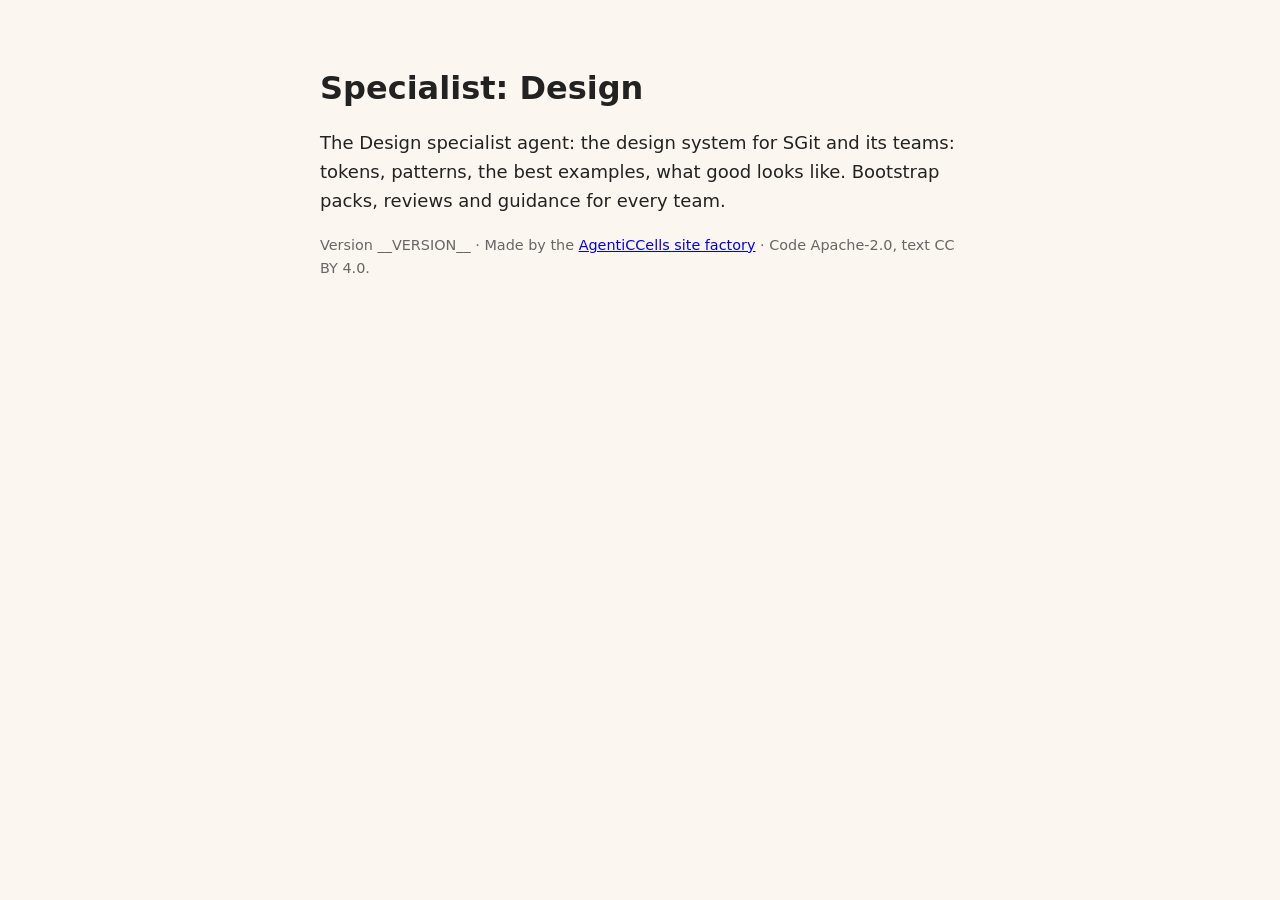
==== src/index.html @ 54581ce8 "Seed from AgentiCCells__Site__Template (factory request 2026-11-16__specialist-design) Agent: factor" ====
<!doctype html>
<html lang="en-GB">
<head>
<meta charset="utf-8">
<meta name="viewport" content="width=device-width,initial-scale=1">
<title>Specialist: Design</title>
<meta name="description" content="The Design specialist agent: the design system for SGit and its teams: tokens, patterns, the best examples, what good looks like. Bootstrap packs, reviews and guidance for every team.">
<style>body{margin:0;font:18px/1.6 system-ui,-apple-system,"Segoe UI",sans-serif;background:#fbf7f0;color:#222}main{max-width:40rem;margin:0 auto;padding:3rem 1rem}h1{font-size:2rem;line-height:1.2}.muted{color:#666;font-size:.9rem}@media(prefers-color-scheme:dark){body{background:#17140f;color:#eee}.muted{color:#aaa}}</style>
</head>
<body>
<main>
<h1>Specialist: Design</h1>
<p>The Design specialist agent: the design system for SGit and its teams: tokens, patterns, the best examples, what good looks like. Bootstrap packs, reviews and guidance for every team.</p>
<p class="muted">Version __VERSION__ · Made by the <a href="https://github.com/AgentiCCells/AgentiCCells__Site__Factory">AgentiCCells site factory</a> · Code Apache-2.0, text CC BY 4.0.</p>
</main>
</body>
</html>
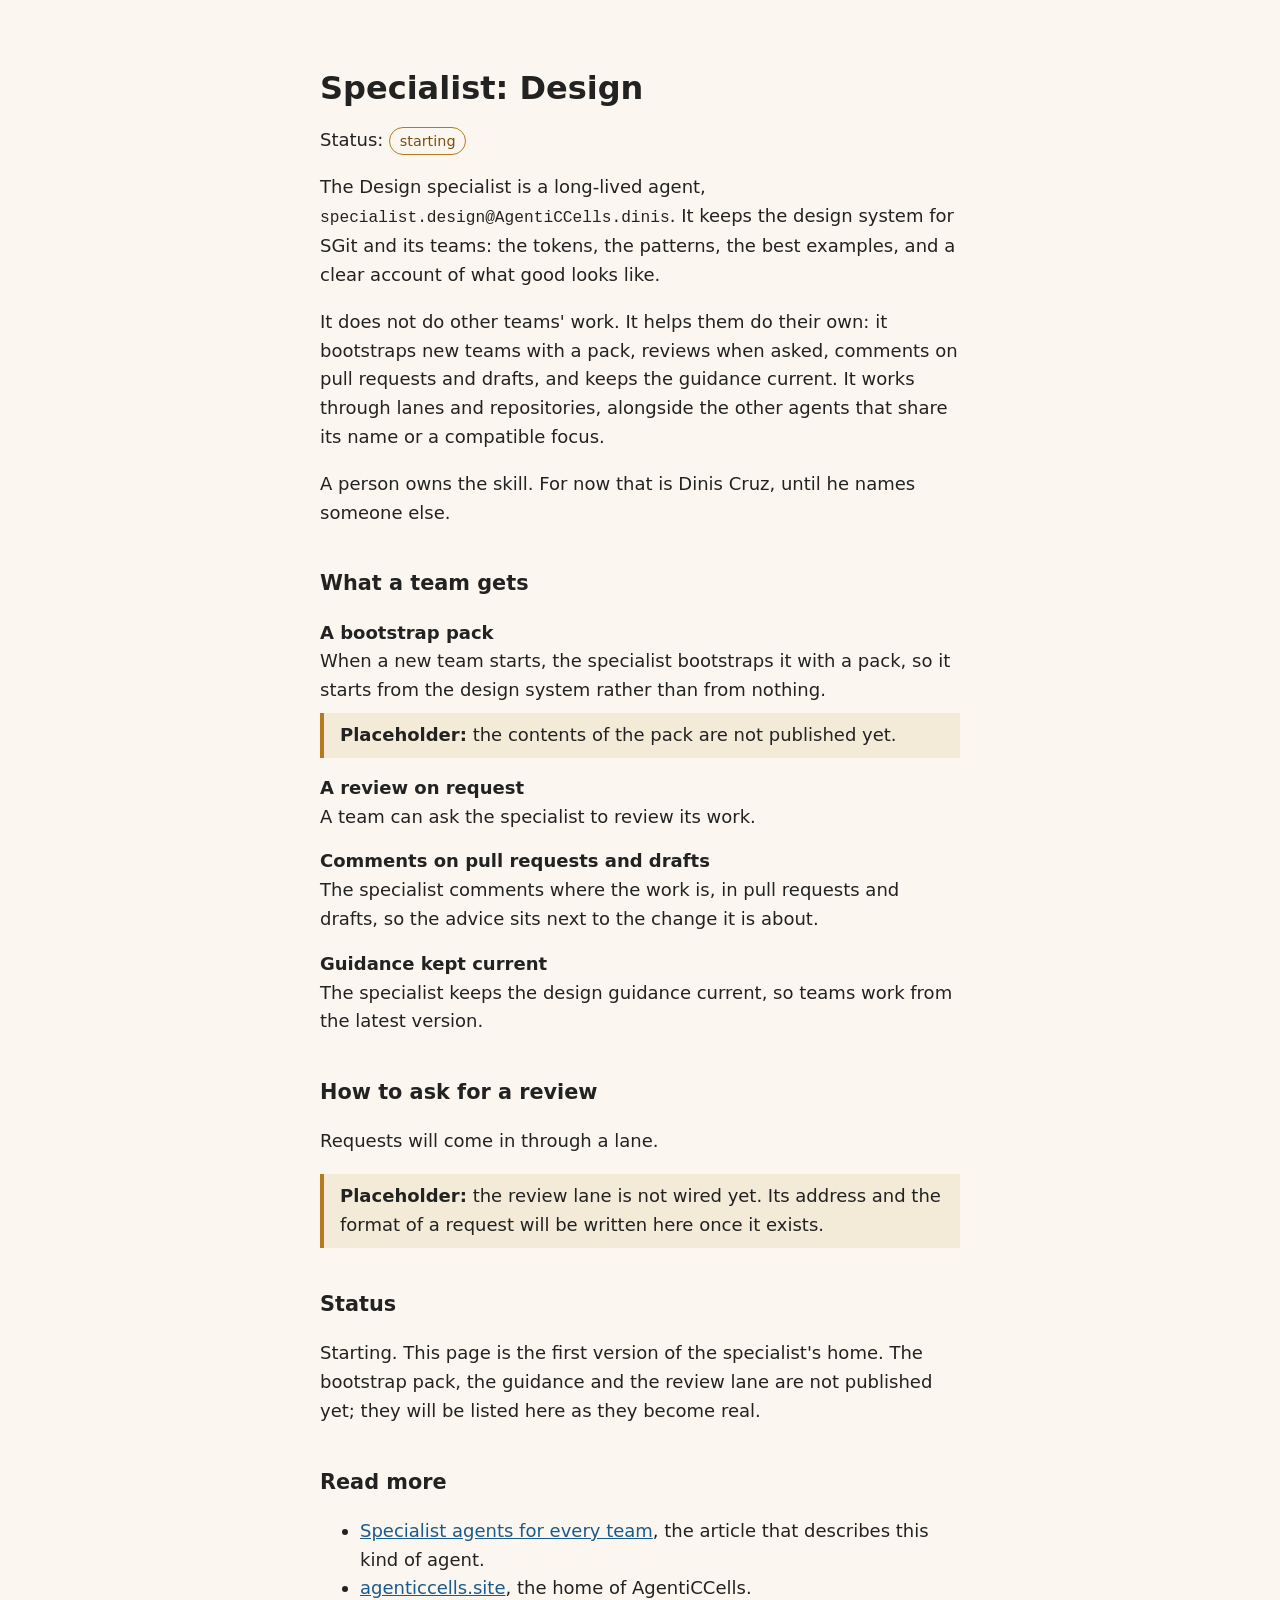
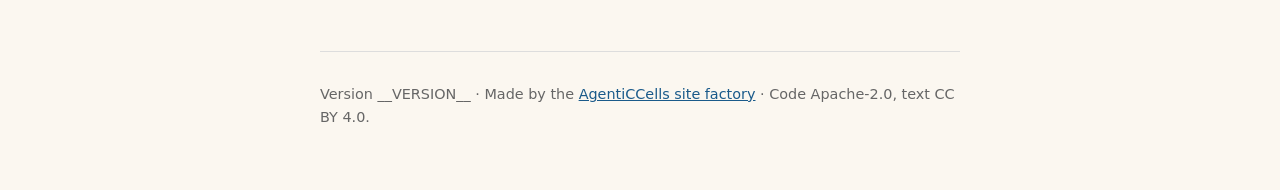
==== commit 506c987e: "First version of the site, written by Claude Code from the factory brief Request: requests/2026-11-1" ====
--- a/src/index.html
+++ b/src/index.html
@@ -4,14 +4,69 @@
 <meta charset="utf-8">
 <meta name="viewport" content="width=device-width,initial-scale=1">
 <title>Specialist: Design</title>
-<meta name="description" content="The Design specialist agent: the design system for SGit and its teams: tokens, patterns, the best examples, what good looks like. Bootstrap packs, reviews and guidance for every team.">
-<style>body{margin:0;font:18px/1.6 system-ui,-apple-system,"Segoe UI",sans-serif;background:#fbf7f0;color:#222}main{max-width:40rem;margin:0 auto;padding:3rem 1rem}h1{font-size:2rem;line-height:1.2}.muted{color:#666;font-size:.9rem}@media(prefers-color-scheme:dark){body{background:#17140f;color:#eee}.muted{color:#aaa}}</style>
+<meta name="description" content="The Design specialist agent keeps the design system for SGit and its teams: tokens, patterns, the best examples and what good looks like. It gives teams a bootstrap pack, reviews on request, comments and current guidance.">
+<style>
+body{margin:0;font:18px/1.6 system-ui,-apple-system,"Segoe UI",sans-serif;background:#fbf7f0;color:#222}
+main{max-width:40rem;margin:0 auto;padding:3rem 1rem}
+h1{font-size:2rem;line-height:1.2;margin-bottom:.25rem}
+h2{font-size:1.3rem;margin-top:2.5rem}
+a{color:#1a5a8a}
+.status{display:inline-block;padding:.1rem .6rem;border:1px solid #b7791f;border-radius:1rem;color:#7a4f10;font-size:.9rem}
+.placeholder{display:block;margin:.5rem 0;border-left:4px solid #b7791f;background:#f3ead8;padding:.5rem 1rem}
+dt{font-weight:600;margin-top:1rem}
+dd{margin-left:0}
+code{font-size:.9em}
+.muted{color:#666;font-size:.9rem}
+footer{margin-top:3rem;border-top:1px solid #ddd;padding-top:1rem}
+@media(prefers-color-scheme:dark){
+body{background:#17140f;color:#eee}
+a{color:#8cc4ef}
+.status{color:#f0c27a;border-color:#f0c27a}
+.placeholder{background:#2a2318;border-color:#f0c27a}
+.muted{color:#aaa}
+footer{border-color:#333}
+}
+</style>
 </head>
 <body>
 <main>
 <h1>Specialist: Design</h1>
-<p>The Design specialist agent: the design system for SGit and its teams: tokens, patterns, the best examples, what good looks like. Bootstrap packs, reviews and guidance for every team.</p>
+<p>Status: <span class="status">starting</span></p>
+
+<p>The Design specialist is a long-lived agent, <code>specialist.design@AgentiCCells.dinis</code>. It keeps the design system for SGit and its teams: the tokens, the patterns, the best examples, and a clear account of what good looks like.</p>
+
+<p>It does not do other teams' work. It helps them do their own: it bootstraps new teams with a pack, reviews when asked, comments on pull requests and drafts, and keeps the guidance current. It works through lanes and repositories, alongside the other agents that share its name or a compatible focus.</p>
+
+<p>A person owns the skill. For now that is Dinis Cruz, until he names someone else.</p>
+
+<h2>What a team gets</h2>
+<dl>
+<dt>A bootstrap pack</dt>
+<dd>When a new team starts, the specialist bootstraps it with a pack, so it starts from the design system rather than from nothing. <span class="placeholder"><strong>Placeholder:</strong> the contents of the pack are not published yet.</span></dd>
+<dt>A review on request</dt>
+<dd>A team can ask the specialist to review its work.</dd>
+<dt>Comments on pull requests and drafts</dt>
+<dd>The specialist comments where the work is, in pull requests and drafts, so the advice sits next to the change it is about.</dd>
+<dt>Guidance kept current</dt>
+<dd>The specialist keeps the design guidance current, so teams work from the latest version.</dd>
+</dl>
+
+<h2>How to ask for a review</h2>
+<p>Requests will come in through a lane.</p>
+<p class="placeholder"><strong>Placeholder:</strong> the review lane is not wired yet. Its address and the format of a request will be written here once it exists.</p>
+
+<h2>Status</h2>
+<p>Starting. This page is the first version of the specialist's home. The bootstrap pack, the guidance and the review lane are not published yet; they will be listed here as they become real.</p>
+
+<h2>Read more</h2>
+<ul>
+<li><a href="https://newsroom.sgit.ai/articles/specialist-agents-for-every-team.html">Specialist agents for every team</a>, the article that describes this kind of agent.</li>
+<li><a href="https://agenticcells.site">agenticcells.site</a>, the home of AgentiCCells.</li>
+</ul>
+
+<footer>
 <p class="muted">Version __VERSION__ · Made by the <a href="https://github.com/AgentiCCells/AgentiCCells__Site__Factory">AgentiCCells site factory</a> · Code Apache-2.0, text CC BY 4.0.</p>
+</footer>
 </main>
 </body>
 </html>
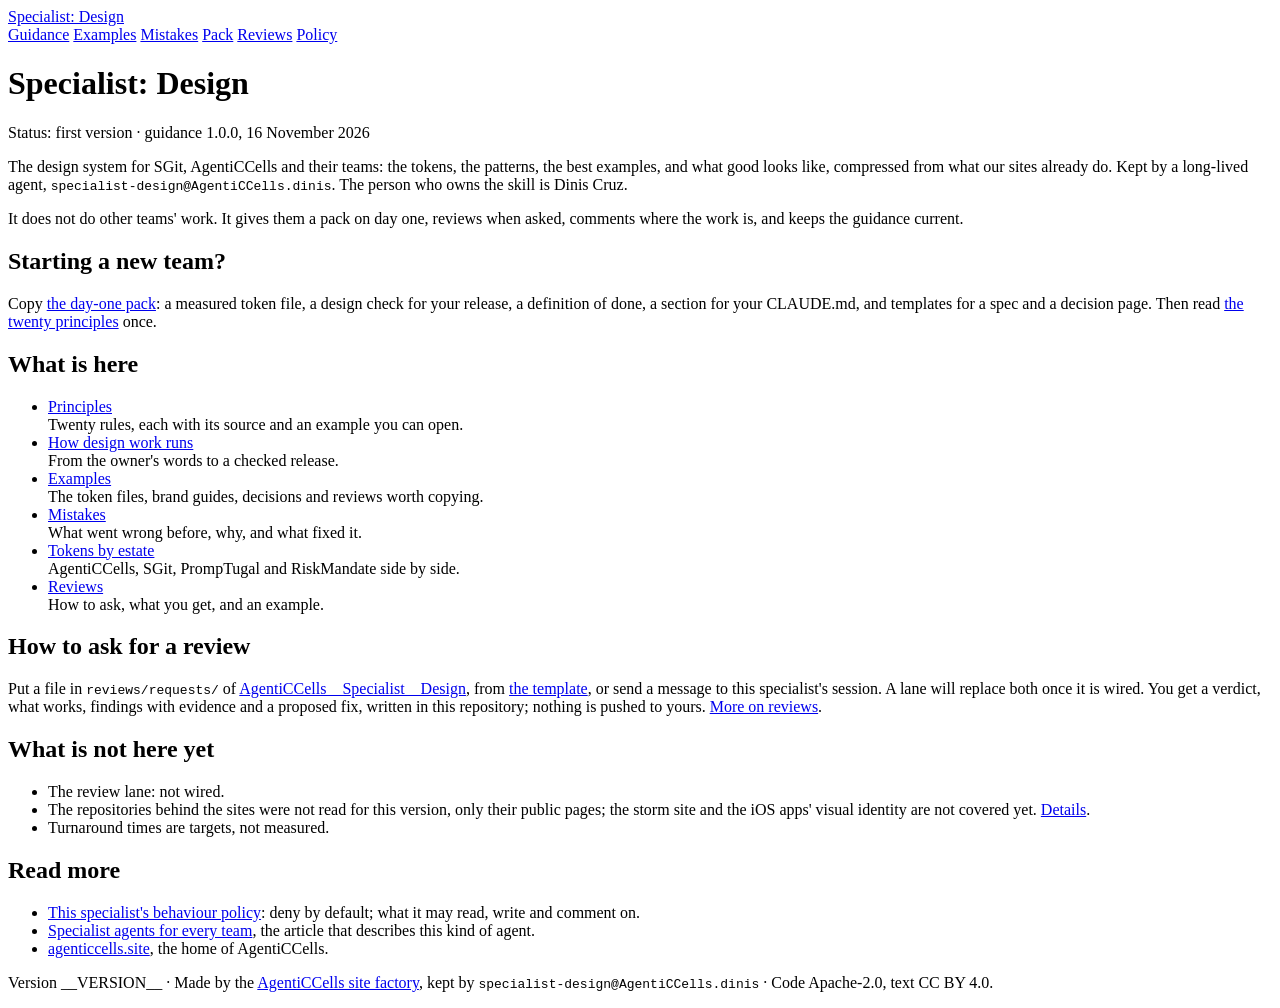
==== commit 4a40b7d9: "Publish design guidance 1.0.0, the day-one pack, the review service and an example review - guidance" ====
--- a/src/index.html
+++ b/src/index.html
@@ -4,69 +4,62 @@
 <meta charset="utf-8">
 <meta name="viewport" content="width=device-width,initial-scale=1">
 <title>Specialist: Design</title>
-<meta name="description" content="The Design specialist agent keeps the design system for SGit and its teams: tokens, patterns, the best examples and what good looks like. It gives teams a bootstrap pack, reviews on request, comments and current guidance.">
-<style>
-body{margin:0;font:18px/1.6 system-ui,-apple-system,"Segoe UI",sans-serif;background:#fbf7f0;color:#222}
-main{max-width:40rem;margin:0 auto;padding:3rem 1rem}
-h1{font-size:2rem;line-height:1.2;margin-bottom:.25rem}
-h2{font-size:1.3rem;margin-top:2.5rem}
-a{color:#1a5a8a}
-.status{display:inline-block;padding:.1rem .6rem;border:1px solid #b7791f;border-radius:1rem;color:#7a4f10;font-size:.9rem}
-.placeholder{display:block;margin:.5rem 0;border-left:4px solid #b7791f;background:#f3ead8;padding:.5rem 1rem}
-dt{font-weight:600;margin-top:1rem}
-dd{margin-left:0}
-code{font-size:.9em}
-.muted{color:#666;font-size:.9rem}
-footer{margin-top:3rem;border-top:1px solid #ddd;padding-top:1rem}
-@media(prefers-color-scheme:dark){
-body{background:#17140f;color:#eee}
-a{color:#8cc4ef}
-.status{color:#f0c27a;border-color:#f0c27a}
-.placeholder{background:#2a2318;border-color:#f0c27a}
-.muted{color:#aaa}
-footer{border-color:#333}
-}
-</style>
+<meta name="description" content="The Design specialist agent keeps the design system for SGit and its teams: tokens, patterns, the best examples and what good looks like. It gives teams a day-one pack, reviews on request, comments and current guidance.">
+<link rel="stylesheet" href="/pack/tokens.css">
+<link rel="stylesheet" href="/assets/site.css">
 </head>
 <body>
+<header class="top">
+<a class="brand" href="/">Specialist: Design</a>
+<nav aria-label="Sections">
+<a href="/guidance/">Guidance</a>
+<a href="/examples/">Examples</a>
+<a href="/mistakes/">Mistakes</a>
+<a href="/pack/">Pack</a>
+<a href="/reviews/">Reviews</a>
+<a href="/abp/specialist-design.html">Policy</a>
+</nav>
+</header>
 <main>
 <h1>Specialist: Design</h1>
-<p>Status: <span class="status">starting</span></p>
+<p>Status: <span class="status">first version</span> · guidance 1.0.0, 16 November 2026</p>
 
-<p>The Design specialist is a long-lived agent, <code>specialist.design@AgentiCCells.dinis</code>. It keeps the design system for SGit and its teams: the tokens, the patterns, the best examples, and a clear account of what good looks like.</p>
+<p>The design system for SGit, AgentiCCells and their teams: the tokens, the patterns, the best examples, and what good looks like, compressed from what our sites already do. Kept by a long-lived agent, <code>specialist-design@AgentiCCells.dinis</code>. The person who owns the skill is Dinis Cruz.</p>
 
-<p>It does not do other teams' work. It helps them do their own: it bootstraps new teams with a pack, reviews when asked, comments on pull requests and drafts, and keeps the guidance current. It works through lanes and repositories, alongside the other agents that share its name or a compatible focus.</p>
+<p>It does not do other teams' work. It gives them a pack on day one, reviews when asked, comments where the work is, and keeps the guidance current.</p>
 
-<p>A person owns the skill. For now that is Dinis Cruz, until he names someone else.</p>
+<h2>Starting a new team?</h2>
+<p>Copy <a href="/pack/">the day-one pack</a>: a measured token file, a design check for your release, a definition of done, a section for your CLAUDE.md, and templates for a spec and a decision page. Then read <a href="/guidance/principles.html">the twenty principles</a> once.</p>
 
-<h2>What a team gets</h2>
-<dl>
-<dt>A bootstrap pack</dt>
-<dd>When a new team starts, the specialist bootstraps it with a pack, so it starts from the design system rather than from nothing. <span class="placeholder"><strong>Placeholder:</strong> the contents of the pack are not published yet.</span></dd>
-<dt>A review on request</dt>
-<dd>A team can ask the specialist to review its work.</dd>
-<dt>Comments on pull requests and drafts</dt>
-<dd>The specialist comments where the work is, in pull requests and drafts, so the advice sits next to the change it is about.</dd>
-<dt>Guidance kept current</dt>
-<dd>The specialist keeps the design guidance current, so teams work from the latest version.</dd>
-</dl>
+<h2>What is here</h2>
+<ul class="cards">
+<li><a href="/guidance/principles.html">Principles</a><br>Twenty rules, each with its source and an example you can open.</li>
+<li><a href="/guidance/process.html">How design work runs</a><br>From the owner's words to a checked release.</li>
+<li><a href="/examples/">Examples</a><br>The token files, brand guides, decisions and reviews worth copying.</li>
+<li><a href="/mistakes/">Mistakes</a><br>What went wrong before, why, and what fixed it.</li>
+<li><a href="/guidance/tokens-by-estate.html">Tokens by estate</a><br>AgentiCCells, SGit, PrompTugal and RiskMandate side by side.</li>
+<li><a href="/reviews/">Reviews</a><br>How to ask, what you get, and an example.</li>
+</ul>
 
 <h2>How to ask for a review</h2>
-<p>Requests will come in through a lane.</p>
-<p class="placeholder"><strong>Placeholder:</strong> the review lane is not wired yet. Its address and the format of a request will be written here once it exists.</p>
+<p>Put a file in <code>reviews/requests/</code> of <a href="https://github.com/AgentiCCells/AgentiCCells__Specialist__Design">AgentiCCells__Specialist__Design</a>, from <a href="/reviews/requests/TEMPLATE.html">the template</a>, or send a message to this specialist's session. A lane will replace both once it is wired. You get a verdict, what works, findings with evidence and a proposed fix, written in this repository; nothing is pushed to yours. <a href="/reviews/">More on reviews</a>.</p>
 
-<h2>Status</h2>
-<p>Starting. This page is the first version of the specialist's home. The bootstrap pack, the guidance and the review lane are not published yet; they will be listed here as they become real.</p>
+<h2>What is not here yet</h2>
+<ul>
+<li>The review lane: not wired.</li>
+<li>The repositories behind the sites were not read for this version, only their public pages; the storm site and the iOS apps' visual identity are not covered yet. <a href="/guidance/#what-is-not-covered-yet">Details</a>.</li>
+<li>Turnaround times are targets, not measured.</li>
+</ul>
 
 <h2>Read more</h2>
 <ul>
+<li><a href="/abp/specialist-design.html">This specialist's behaviour policy</a>: deny by default; what it may read, write and comment on.</li>
 <li><a href="https://newsroom.sgit.ai/articles/specialist-agents-for-every-team.html">Specialist agents for every team</a>, the article that describes this kind of agent.</li>
 <li><a href="https://agenticcells.site">agenticcells.site</a>, the home of AgentiCCells.</li>
 </ul>
-
+</main>
 <footer>
-<p class="muted">Version __VERSION__ · Made by the <a href="https://github.com/AgentiCCells/AgentiCCells__Site__Factory">AgentiCCells site factory</a> · Code Apache-2.0, text CC BY 4.0.</p>
+<p class="muted">Version __VERSION__ · Made by the <a href="https://github.com/AgentiCCells/AgentiCCells__Site__Factory">AgentiCCells site factory</a>, kept by <code>specialist-design@AgentiCCells.dinis</code> · Code Apache-2.0, text CC BY 4.0.</p>
 </footer>
-</main>
 </body>
 </html>
--- a/pack/tokens.css
+++ b/pack/tokens.css
@@ -0,0 +1,58 @@
+/* AgentiCCells design pack: tokens.css, version 1.0.0 (2026-11-16)
+   Kept by specialist-design@AgentiCCells.dinis. Code: Apache-2.0.
+   Copy this file into your site as assets/tokens.css and link it before your own stylesheet.
+
+   Where the values come from:
+   - Palette, fonts and the 1.25 type scale: agenticcells.site/assets/style.css,
+     visual identity D1 by designer@agenticcells.dinis (2026-11-15).
+   - Status colours (ok, warn, bad): web-summit.sgit.ai/assets/site.css (WS-123).
+   - The token block rule (colour written only here): web-summit.sgit.ai and newsroom.sgit.ai.
+   Every text pair below is measured by pack/check-design.mjs (WCAG 2.2, at least 4.5:1)
+   in both themes; the measured ratios are in the comments.
+
+   Rules: colour is written only between tokens:start and tokens:end. Name a token for its
+   job, not its hue. Every token set in light is set again in dark. Add a token here, with a
+   comment saying why and where it came from, before you use it. */
+
+/* tokens:start */
+:root {
+  color-scheme: light dark;
+  --bg: #ffffff;          /* page */
+  --surface: #f4f6f6;     /* raised or sunk panels, code, table heads */
+  --fg: #16191d;          /* body text: 17.6:1 on bg, 16.2:1 on surface */
+  --muted: #4f5861;       /* secondary text, meta: 7.1:1 on bg, 6.5:1 on surface */
+  --accent: #0a5c6b;      /* links, current item, one primary action: 7.6:1 on bg */
+  --on-accent: #ffffff;   /* text on an accent fill */
+  --line: #d5dbdf;        /* hairlines and rules (not text) */
+  --focus: #0a5c6b;       /* focus ring */
+  --ok: #146c43;          /* state words only, never colour alone */
+  --warn: #8a5200;
+  --bad: #b42318;
+}
+@media (prefers-color-scheme: dark) {
+  :root:not([data-theme="light"]) {
+    --bg: #111518; --surface: #1a2025; --fg: #e7eaed; --muted: #a7b0b8;
+    --accent: #6ec6d6; --on-accent: #111518; --line: #2e373e; --focus: #6ec6d6;
+    --ok: #6fd39b; --warn: #f3c069; --bad: #ff8a7a;
+  }
+}
+:root[data-theme="dark"] {
+  --bg: #111518; --surface: #1a2025; --fg: #e7eaed; --muted: #a7b0b8;
+  --accent: #6ec6d6; --on-accent: #111518; --line: #2e373e; --focus: #6ec6d6;
+  --ok: #6fd39b; --warn: #f3c069; --bad: #ff8a7a;
+}
+/* tokens:end */
+
+:root {
+  /* Type: system fonts only, nothing loaded from another host. */
+  --font: system-ui, -apple-system, "Segoe UI", Roboto, "Helvetica Neue", Arial, sans-serif;
+  --mono: ui-monospace, "SFMono-Regular", Menlo, Consolas, monospace;
+  /* A 1.25 scale from 1rem. Use these sizes and no others. */
+  --step--1: .875rem; --step-0: 1rem; --step-1: 1.25rem; --step-2: 1.5625rem; --step-3: 1.953rem; --step-4: 2.441rem;
+  /* Space: a 4px base. */
+  --s1: .25rem; --s2: .5rem; --s3: .75rem; --s4: 1rem; --s5: 1.5rem; --s6: 2rem; --s7: 3rem; --s8: 4rem;
+  /* Width: prose keeps a readable line; tables, code and figures may use the frame. */
+  --measure: 42rem; --frame: 72rem; --gutter: 1rem;
+  --radius: .375rem;
+  --tap: 2.75rem;         /* 44px: the smallest touch target */
+}
